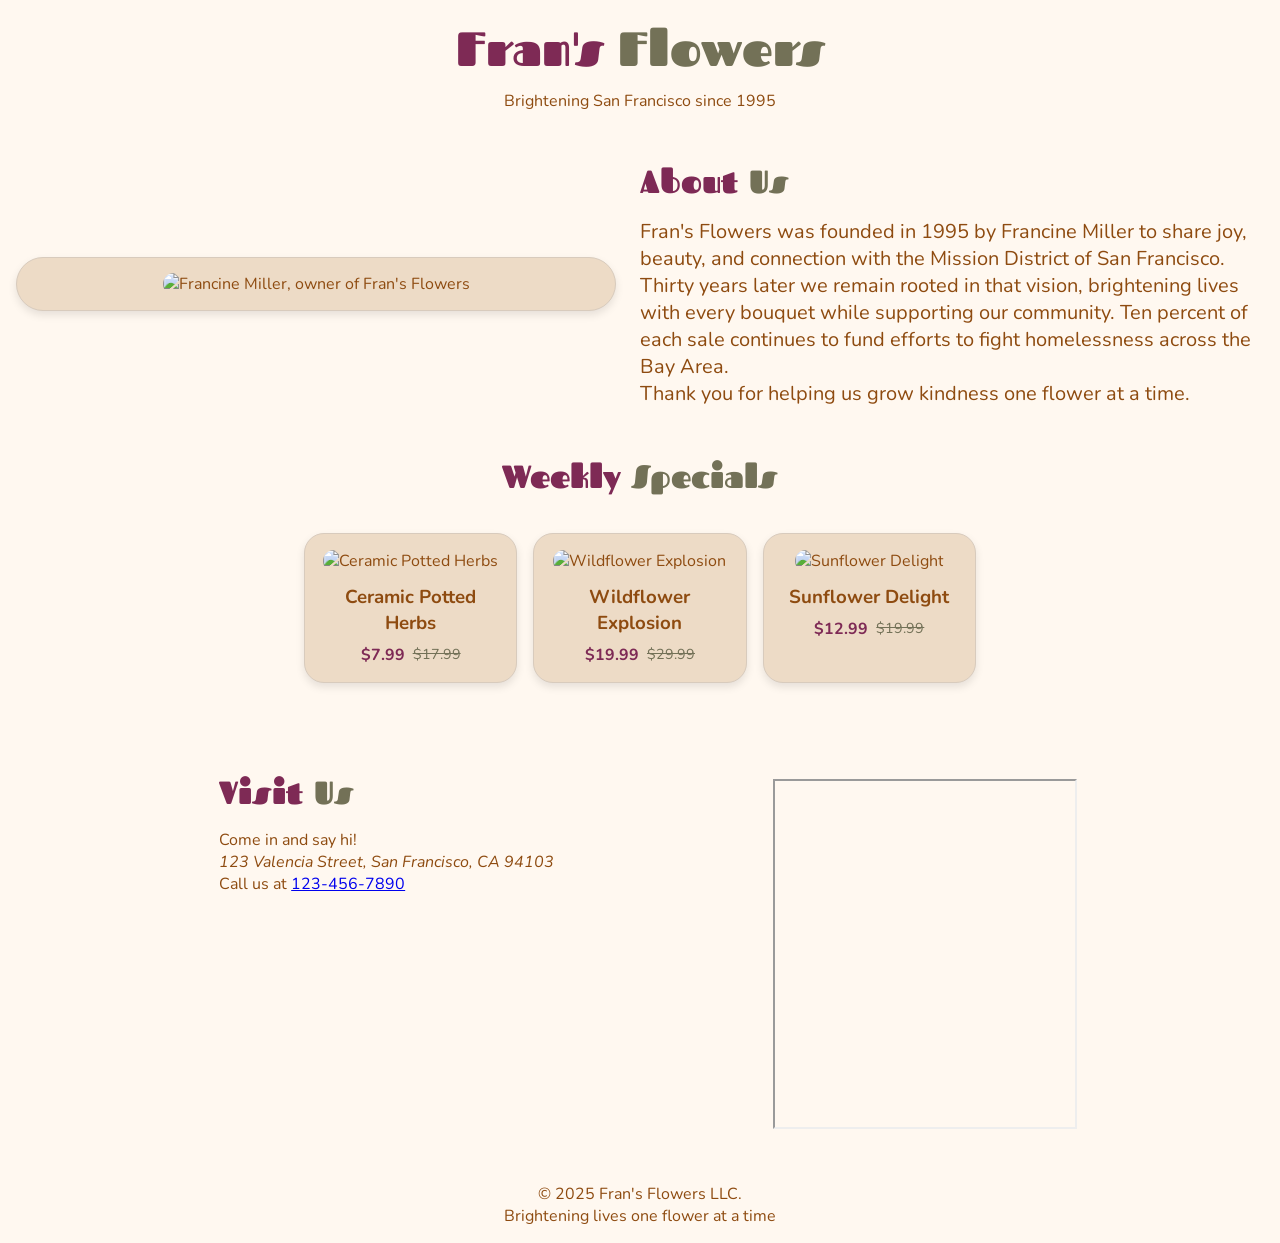
==== index.html @ cb97665d "Added changes to style.css" ====
<!DOCTYPE html>
<html lang="en">
  <head>
    <meta charset="utf-8" />
    <meta name="viewport" content="width=device-width, initial-scale=1" />
    <title>Fran's Flowers | Boutique Flower Shop in San Francisco</title>
    <link href="style.css" rel="stylesheet" type="text/css" />
  </head>

  <body>
    <header>
      <div class="header-content">
        <h1><span class="accent">Fran's</span> Flowers</h1>
        <p class="tagline">Brightening San Francisco since 1995</p>
      </div>
    </header>

    <main>
      <section class="about-us">
        <div class="hero-img-container">
            <img
              src="img/fran.png"
              alt="Francine Miller, owner of Fran's Flowers"
              class="hero-img"
            />
        </div>
        <div class="hero-text">
          <h2><span class="accent">About</span> Us</h2>
          <p>
            Fran's Flowers was founded in 1995 by Francine Miller to share joy,
            beauty, and connection with the Mission District of San Francisco.
            Thirty years later we remain rooted in that vision, brightening lives
            with every bouquet while supporting our community. Ten percent of each
            sale continues to fund efforts to fight homelessness across the Bay
            Area.
          </p>
          <p>Thank you for helping us grow kindness one flower at a time.</p>
        </div>
      </section>

      <section class="specials">
        <h2><span class="accent">Weekly</span> Specials</h2>
        <div class="specials-list">
          <article class="special-offer">
            <img src="img/potted_plant.png" alt="Ceramic Potted Herbs" />
            <h3>Ceramic Potted Herbs</h3>
            <div class="price-block">
              <p class="price-now">$7.99</p>
              <p class="price-was">$17.99</p>
            </div>
          </article>

          <article class="special-offer">
            <img src="img/wild_flowers.png" alt="Wildflower Explosion" />
            <h3>Wildflower Explosion</h3>
            <div class="price-block">
              <p class="price-now">$19.99</p>
              <p class="price-was">$29.99</p>
            </div>
          </article>

          <article class="special-offer">
            <img src="img/sunflowers.png" alt="Sunflower Delight" />
            <h3>Sunflower Delight</h3>
            <div class="price-block">
              <p class="price-now">$12.99</p>
              <p class="price-was">$19.99</p>
            </div>
          </article>
        </div>
      </section>

      <section class="visit-us">
        <div class="visit-info">
          <h2><span class="accent">Visit</span> Us</h2>
          <div class="contact-info">
            <p>Come in and say hi!</p>
          </div>
          <div class="address-block">
            <address>123 Valencia Street, San Francisco, CA 94103</address>
          </div>
          <div class="phone-block">
            <p>Call us at <a href="tel:+1234567890">123-456-7890</a></p>
          </div>
        </div>
        <div class="map-container">
          <iframe
            src="https://www.google.com/maps/embed?pb=!1m18!1m12!1m3!1d3153.144965296929!2d-122.4230293!3d37.7689366!2m3!1f0!2f0!3f0!3m2!1i1024!2i768!4f13.1!3m3!1m2!1s0x808f7e3a37128e21%3A0xf85bfc7fef295b98!2s123%20Valencia%20St%2C%20San%20Francisco%2C%20CA%2094103!5e0!3m2!1sen!2sus!4v1722345678901!5m2!1sen!2sus"
            loading="lazy"
            referrerpolicy="no-referrer-when-downgrade"
          ></iframe>
        </div>
      </section>
    </main>

    <footer>
      <div class="footer-content">
        <p>&copy; 2025 Fran's Flowers LLC.</p>
        <p>Brightening lives one flower at a time</p>
      </div>
    </footer>
  </body>
</html>
---- style.css ----
@import url("https://fonts.googleapis.com/css2?family=Fascinate&family=Nunito:ital,wght@0,200..1000;1,200..1000&display=swap");

/* Base Styles */
* {
  margin: 0;
  padding: 0;
  box-sizing: border-box;
}

body {
  margin: 16px;
  color: #8e4b10;
  text-align: center;
  background-color: rgb(255, 248, 240);
  font-family: "Nunito", "Helvetica Neue", Helvetica, Arial, sans-serif;
}

/* Typography */
h1 {
  color: #737157;
  font-size: 3rem;
  font-family: "Fascinate", cursive, "Fira Sans", sans-serif;
  margin-bottom: 10px;
}

p #tagline {
  font-size: 8px;
  font-style: italic;
  margin-bottom: 48px;
}

h2 {
  color: #737157;
  font-size: 2rem;
  font-family: "Fascinate", cursive, "Fira Sans", sans-serif;
  margin-bottom: 16px;
}

/* Links & Accents */
h1 .accent {
  color: #7e2a55;
}

h2 .accent {
  color: #7e2a55;
}

/* Images */

/* Hero Section */
.header-content {
  display: flex;
  flex-direction: column;
  align-items: center;
  margin-bottom: 48px;
}

.header p {
  font-size: 0.75rem;
  font-style: italic;
}

.about-us {
  display: flex;
  flex-direction: row;
  align-items: center;
  gap: 24px;
  margin-bottom: 48px;
}

.hero-img-container {
  flex: 1;
  width: 40em;
  border-radius: 30px;
  border: 1px solid rgb(216, 203, 189);
  background-color: rgb(237, 219, 198);
  box-shadow: 0 4px 8px rgba(0, 0, 0, 0.1);
}

.hero-img {
  padding: 15px;
  width: 100%;
  height: auto;
  border-radius: 30px;
}

.hero-text {
  font-size: 1.25em;
  width: 50%;
  text-align: left;
}

/* Main Content */

/* About Section */

/* Specials Section */
.specials {
  display: flex;
  flex-direction: column;
  align-items: center;
  margin-bottom: 36px;
}

.specials h2 {
  margin-bottom: 36px;
}

.specials-list {
  display: flex;
  flex-direction: row;
  gap: 16px;
  margin-bottom: 36px;
}

.special-offer {
  flex: 1;
  border-radius: 20px;
  border: 1px solid rgb(216, 203, 189);
  background-color: rgb(237, 219, 198);
  box-shadow: 0 4px 8px rgba(0, 0, 0, 0.1);
  padding: 16px;
}

.special-offer img {
  width: 100%;
  height: auto;
  border-radius: 20px;
}

.special-offer h3 {
  margin-top: 12px;
  margin-bottom: 8px;
}

.price-block {
  display: flex;
  flex-direction: row;
  justify-content: center;
  gap: 8px;
}

.price-now {
  color: #7e2a55;
  font-weight: bold;
}

.price-was {
  color: #737157;
  text-decoration: line-through;
  font-size: 0.9em;
}

/* Visit Us Section */
.visit-us {
  display: flex;
  flex-direction: row;
  gap: 8px;
  align-items: flex-start;
  justify-content: center;
  margin: 0 15%;

}

.visit-info {
  flex: 1;
  text-align: left;
  padding: 16px;
}

.map-container {
  margin-top: 24px;
  width: auto;
}


iframe {
  width: 100%;
  height: 350px;
}

/* Footer */
footer {
  margin-top: 48px;
}
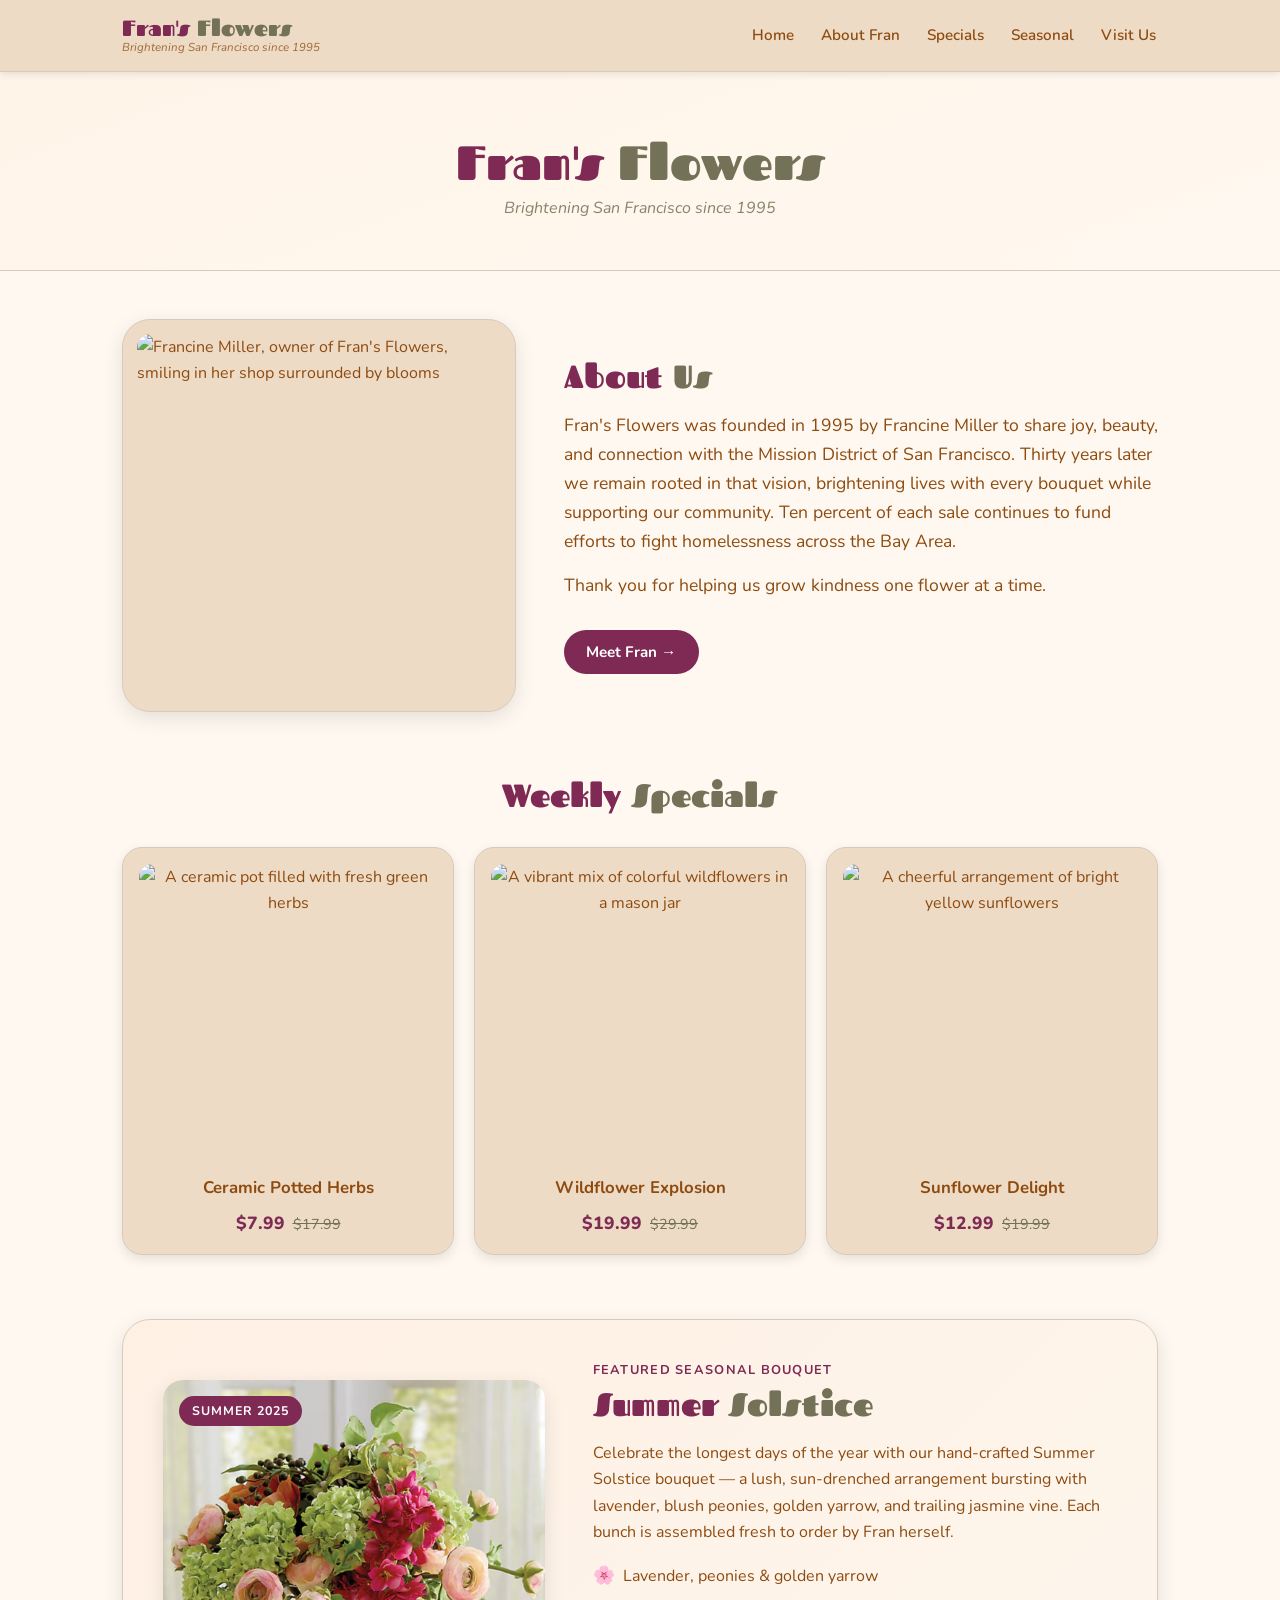
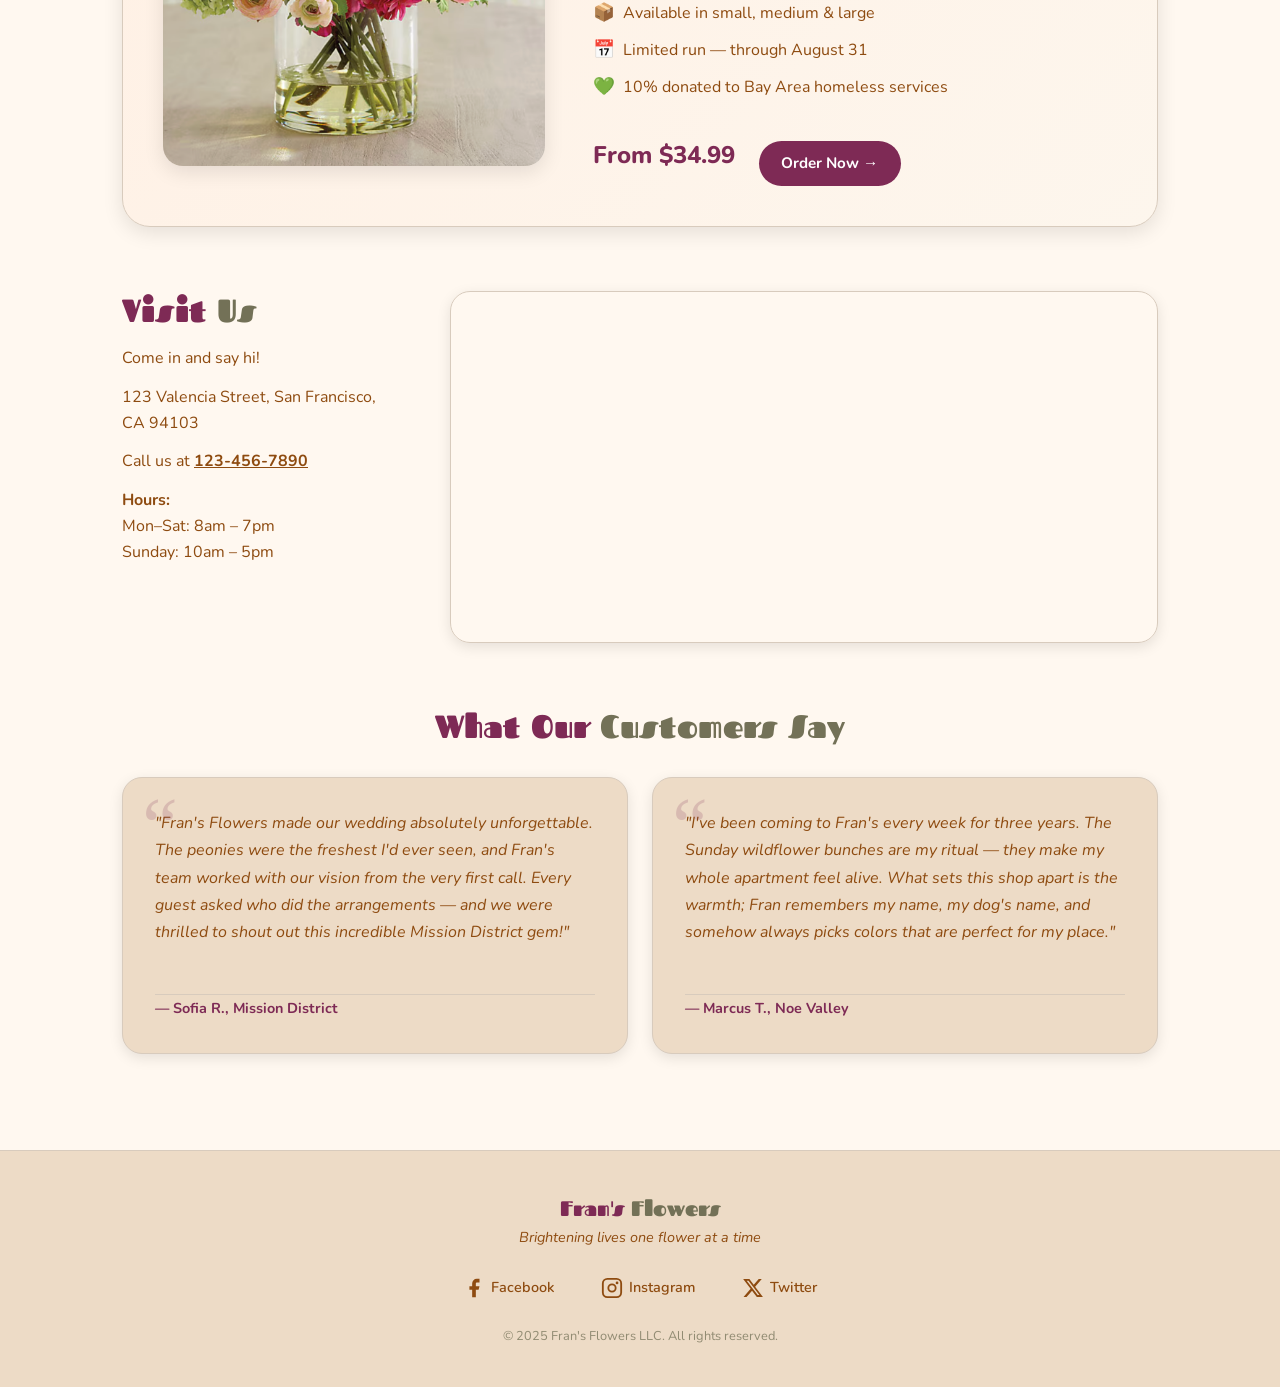
==== commit 70e72883: "Added about.html + changes to index.html + style.css" ====
--- a/index.html
+++ b/index.html
@@ -4,99 +4,227 @@
     <meta charset="utf-8" />
     <meta name="viewport" content="width=device-width, initial-scale=1" />
     <title>Fran's Flowers | Boutique Flower Shop in San Francisco</title>
+    <link rel="icon" type="image/x-icon" href="img/frans-favicon.png">
     <link href="style.css" rel="stylesheet" type="text/css" />
   </head>
 
   <body>
-    <header>
+    <!-- ===== NAVBAR ===== -->
+    <nav class="navbar" aria-label="Main navigation">
+      <div class="navbar-inner">
+        <a href="index.html" class="nav-brand" aria-label="Fran's Flowers home">
+          <span class="nav-logo-title"><span class="accent">Fran's</span> Flowers</span>
+          <span class="nav-tagline">Brightening San Francisco since 1995</span>
+        </a>
+        <ul class="nav-links" role="list">
+          <li><a href="index.html">Home</a></li>
+          <li><a href="about.html">About Fran</a></li>
+          <li><a href="#specials">Specials</a></li>
+          <li><a href="#seasonal">Seasonal</a></li>
+          <li><a href="#visit">Visit Us</a></li>
+        </ul>
+      </div>
+    </nav>
+
+    <!-- ===== HEADER ===== -->
+    <header class="site-header" role="banner">
       <div class="header-content">
         <h1><span class="accent">Fran's</span> Flowers</h1>
         <p class="tagline">Brightening San Francisco since 1995</p>
       </div>
     </header>
 
-    <main>
-      <section class="about-us">
+    <main id="main-content">
+
+      <!-- ===== ABOUT US ===== -->
+      <section class="about-us" aria-labelledby="about-heading">
         <div class="hero-img-container">
-            <img
-              src="img/fran.png"
-              alt="Francine Miller, owner of Fran's Flowers"
-              class="hero-img"
-            />
+          <img
+            src="img/fran.png"
+            alt="Francine Miller, owner of Fran's Flowers, smiling in her shop surrounded by blooms"
+            class="hero-img"
+            width="600"
+            height="600"
+          />
         </div>
         <div class="hero-text">
-          <h2><span class="accent">About</span> Us</h2>
+          <h2 id="about-heading"><span class="accent">About</span> Us</h2>
           <p>
             Fran's Flowers was founded in 1995 by Francine Miller to share joy,
             beauty, and connection with the Mission District of San Francisco.
             Thirty years later we remain rooted in that vision, brightening lives
             with every bouquet while supporting our community. Ten percent of each
-            sale continues to fund efforts to fight homelessness across the Bay
-            Area.
+            sale continues to fund efforts to fight homelessness across the Bay Area.
           </p>
           <p>Thank you for helping us grow kindness one flower at a time.</p>
-        </div>
-      </section>
-
-      <section class="specials">
-        <h2><span class="accent">Weekly</span> Specials</h2>
+          <a href="about.html" class="btn">Meet Fran &rarr;</a>
+        </div>
+      </section>
+
+      <!-- ===== WEEKLY SPECIALS ===== -->
+      <section class="specials" id="specials" aria-labelledby="specials-heading">
+        <h2 id="specials-heading"><span class="accent">Weekly</span> Specials</h2>
         <div class="specials-list">
+
           <article class="special-offer">
-            <img src="img/potted_plant.png" alt="Ceramic Potted Herbs" />
-            <h3>Ceramic Potted Herbs</h3>
-            <div class="price-block">
-              <p class="price-now">$7.99</p>
-              <p class="price-was">$17.99</p>
-            </div>
+            <a href="#" aria-label="Ceramic Potted Herbs, now $7.99, was $17.99">
+              <img src="img/potted_plant.png" alt="A ceramic pot filled with fresh green herbs" width="400" height="400" />
+              <h3>Ceramic Potted Herbs</h3>
+              <div class="price-block">
+                <p class="price-now">$7.99</p>
+                <p class="price-was"><s>$17.99</s></p>
+              </div>
+            </a>
           </article>
 
           <article class="special-offer">
-            <img src="img/wild_flowers.png" alt="Wildflower Explosion" />
-            <h3>Wildflower Explosion</h3>
-            <div class="price-block">
-              <p class="price-now">$19.99</p>
-              <p class="price-was">$29.99</p>
-            </div>
+            <a href="#" aria-label="Wildflower Explosion, now $19.99, was $29.99">
+              <img src="img/wild_flowers.png" alt="A vibrant mix of colorful wildflowers in a mason jar" width="400" height="400" />
+              <h3>Wildflower Explosion</h3>
+              <div class="price-block">
+                <p class="price-now">$19.99</p>
+                <p class="price-was"><s>$29.99</s></p>
+              </div>
+            </a>
           </article>
 
           <article class="special-offer">
-            <img src="img/sunflowers.png" alt="Sunflower Delight" />
-            <h3>Sunflower Delight</h3>
-            <div class="price-block">
-              <p class="price-now">$12.99</p>
-              <p class="price-was">$19.99</p>
-            </div>
+            <a href="#" aria-label="Sunflower Delight, now $12.99, was $19.99">
+              <img src="img/sunflowers.png" alt="A cheerful arrangement of bright yellow sunflowers" width="400" height="400" />
+              <h3>Sunflower Delight</h3>
+              <div class="price-block">
+                <p class="price-now">$12.99</p>
+                <p class="price-was"><s>$19.99</s></p>
+              </div>
+            </a>
           </article>
-        </div>
-      </section>
-
-      <section class="visit-us">
+
+        </div>
+      </section>
+
+      <!-- ===== SEASONAL BOUQUET ===== -->
+      <section class="seasonal" id="seasonal" aria-labelledby="seasonal-heading">
+        <div class="seasonal-img-wrap">
+          <img
+            src="img/summer-solstice.png"
+            alt="Summer Solstice Bouquet featuring lavender, peonies, and golden yarrow"
+            class="seasonal-img"
+            width="500"
+            height="500"
+          />
+          <div class="seasonal-badge" aria-hidden="true">Summer 2025</div>
+        </div>
+        <div class="seasonal-text">
+          <p class="seasonal-label">Featured Seasonal Bouquet</p>
+          <h2 id="seasonal-heading"><span class="accent">Summer</span> Solstice</h2>
+          <p>
+            Celebrate the longest days of the year with our hand-crafted Summer Solstice
+            bouquet — a lush, sun-drenched arrangement bursting with lavender, blush
+            peonies, golden yarrow, and trailing jasmine vine. Each bunch is assembled
+            fresh to order by Fran herself.
+          </p>
+          <ul class="seasonal-details">
+            <li><span class="detail-icon" aria-hidden="true">&#127800;</span> Lavender, peonies &amp; golden yarrow</li>
+            <li><span class="detail-icon" aria-hidden="true">&#128230;</span> Available in small, medium &amp; large</li>
+            <li><span class="detail-icon" aria-hidden="true">&#128197;</span> Limited run &mdash; through August 31</li>
+            <li><span class="detail-icon" aria-hidden="true">&#128154;</span> 10% donated to Bay Area homeless services</li>
+          </ul>
+          <div class="seasonal-price-row">
+            <span class="seasonal-price">From $34.99</span>
+            <a href="#" class="btn">Order Now &rarr;</a>
+          </div>
+        </div>
+      </section>
+
+      <!-- ===== VISIT US ===== -->
+      <section class="visit-us" id="visit" aria-labelledby="visit-heading">
         <div class="visit-info">
-          <h2><span class="accent">Visit</span> Us</h2>
-          <div class="contact-info">
-            <p>Come in and say hi!</p>
-          </div>
-          <div class="address-block">
-            <address>123 Valencia Street, San Francisco, CA 94103</address>
-          </div>
-          <div class="phone-block">
-            <p>Call us at <a href="tel:+1234567890">123-456-7890</a></p>
-          </div>
+          <h2 id="visit-heading"><span class="accent">Visit</span> Us</h2>
+          <ul class="visit-details">
+            <li>Come in and say hi!</li>
+            <li><address>123 Valencia Street, San Francisco, CA 94103</address></li>
+            <li>Call us at <a href="tel:+11234567890">123-456-7890</a></li>
+            <li>
+              <strong>Hours:</strong><br />
+              Mon&ndash;Sat: 8am &ndash; 7pm<br />
+              Sunday: 10am &ndash; 5pm
+            </li>
+          </ul>
         </div>
         <div class="map-container">
           <iframe
+            title="Map showing Fran's Flowers at 123 Valencia Street, San Francisco"
             src="https://www.google.com/maps/embed?pb=!1m18!1m12!1m3!1d3153.144965296929!2d-122.4230293!3d37.7689366!2m3!1f0!2f0!3f0!3m2!1i1024!2i768!4f13.1!3m3!1m2!1s0x808f7e3a37128e21%3A0xf85bfc7fef295b98!2s123%20Valencia%20St%2C%20San%20Francisco%2C%20CA%2094103!5e0!3m2!1sen!2sus!4v1722345678901!5m2!1sen!2sus"
             loading="lazy"
             referrerpolicy="no-referrer-when-downgrade"
           ></iframe>
         </div>
       </section>
+
+      <!-- ===== TESTIMONIALS ===== -->
+      <section class="testimonials" aria-labelledby="testimonials-heading">
+        <h2 id="testimonials-heading"><span class="accent">What Our</span> Customers Say</h2>
+        <div class="testimonials-grid">
+
+          <blockquote class="testimonial-card">
+            <p>
+              "Fran's Flowers made our wedding absolutely unforgettable. The peonies
+              were the freshest I'd ever seen, and Fran's team worked with our vision
+              from the very first call. Every guest asked who did the arrangements
+              &mdash; and we were thrilled to shout out this incredible Mission District gem!"
+            </p>
+            <footer>
+              <cite>&mdash; Sofia R., Mission District</cite>
+            </footer>
+          </blockquote>
+
+          <blockquote class="testimonial-card">
+            <p>
+              "I've been coming to Fran's every week for three years. The Sunday
+              wildflower bunches are my ritual &mdash; they make my whole apartment feel
+              alive. What sets this shop apart is the warmth; Fran remembers my name,
+              my dog's name, and somehow always picks colors that are perfect for my place."
+            </p>
+            <footer>
+              <cite>&mdash; Marcus T., Noe Valley</cite>
+            </footer>
+          </blockquote>
+
+        </div>
+      </section>
+
     </main>
 
-    <footer>
+    <!-- ===== FOOTER ===== -->
+    <footer role="contentinfo">
       <div class="footer-content">
-        <p>&copy; 2025 Fran's Flowers LLC.</p>
-        <p>Brightening lives one flower at a time</p>
+        <div class="footer-top">
+          <p class="footer-brand"><span class="accent">Fran's</span> Flowers</p>
+          <p class="footer-tagline">Brightening lives one flower at a time</p>
+        </div>
+        <nav class="footer-social" aria-label="Social media links">
+          <a href="#" class="social-link" aria-label="Follow Fran's Flowers on Facebook">
+            <svg xmlns="http://www.w3.org/2000/svg" width="22" height="22" viewBox="0 0 24 24" aria-hidden="true" focusable="false">
+              <path fill="currentColor" d="M18 2h-3a5 5 0 0 0-5 5v3H7v4h3v8h4v-8h3l1-4h-4V7a1 1 0 0 1 1-1h3z"/>
+            </svg>
+            <span>Facebook</span>
+          </a>
+          <a href="#" class="social-link" aria-label="Follow Fran's Flowers on Instagram">
+            <svg xmlns="http://www.w3.org/2000/svg" width="22" height="22" viewBox="0 0 24 24" aria-hidden="true" focusable="false">
+              <rect x="2" y="2" width="20" height="20" rx="5" ry="5" fill="none" stroke="currentColor" stroke-width="2"/>
+              <circle cx="12" cy="12" r="4" fill="none" stroke="currentColor" stroke-width="2"/>
+              <circle cx="17.5" cy="6.5" r="1.5" fill="currentColor"/>
+            </svg>
+            <span>Instagram</span>
+          </a>
+          <a href="#" class="social-link" aria-label="Follow Fran's Flowers on Twitter">
+            <svg xmlns="http://www.w3.org/2000/svg" width="22" height="22" viewBox="0 0 24 24" aria-hidden="true" focusable="false">
+              <path fill="currentColor" d="M18.244 2.25h3.308l-7.227 8.26 8.502 11.24H16.17l-5.214-6.817L4.99 21.75H1.68l7.73-8.835L1.254 2.25H8.08l4.713 6.231zm-1.161 17.52h1.833L7.084 4.126H5.117z"/>
+            </svg>
+            <span>Twitter</span>
+          </a>
+        </nav>
+        <p class="footer-copy">&copy; 2025 Fran's Flowers LLC. All rights reserved.</p>
       </div>
     </footer>
   </body>
--- a/style.css
+++ b/style.css
@@ -1,185 +1,745 @@
 @import url("https://fonts.googleapis.com/css2?family=Fascinate&family=Nunito:ital,wght@0,200..1000;1,200..1000&display=swap");
 
-/* Base Styles */
-* {
+/* BASE */
+*, *::before, *::after {
   margin: 0;
   padding: 0;
   box-sizing: border-box;
 }
 
+:root {
+  --color-bg:        #fff8f0;
+  --color-cream:     #eddbc6;
+  --color-border:    #d8cBbd;
+  --color-brown:     #8e4b10;
+  --color-olive:     #737157;
+  --color-plum:      #7e2a55;
+  --color-shadow:    rgba(0,0,0,0.10);
+  --radius-card:     20px;
+  --radius-hero:     28px;
+  --font-display:    "Fascinate", cursive, serif;
+  --font-body:       "Nunito", "Helvetica Neue", Helvetica, Arial, sans-serif;
+  --nav-height:      72px;
+}
+
+html {
+  scroll-behavior: smooth;
+}
+
 body {
-  margin: 16px;
-  color: #8e4b10;
+  color: var(--color-brown);
+  background-color: var(--color-bg);
+  font-family: var(--font-body);
+  font-size: 1rem;
+  line-height: 1.65;
+}
+
+/* SKIP LINK (accessibility) */
+.skip-link {
+  position: absolute;
+  top: -9999px;
+  left: 0;
+  background: var(--color-plum);
+  color: #fff;
+  padding: 0.5rem 1rem;
+  z-index: 9999;
+  font-weight: 700;
+  border-radius: 0 0 8px 0;
+}
+.skip-link:focus {
+  top: 0;
+}
+
+/* TYPOGRAPHY */
+h1 {
+  font-family: var(--font-display);
+  font-size: clamp(2rem, 5vw, 3rem);
+  color: var(--color-olive);
+  line-height: 1.1;
+}
+
+h2 {
+  font-family: var(--font-display);
+  font-size: clamp(1.4rem, 3vw, 2rem);
+  color: var(--color-olive);
+  margin-bottom: 1rem;
+  line-height: 1.2;
+}
+
+h3 {
+  font-size: 1.05rem;
+  color: var(--color-brown);
+  margin-top: 0.75rem;
+  margin-bottom: 0.25rem;
+}
+
+.accent { color: var(--color-plum); }
+
+p { margin-bottom: 1rem; }
+p:last-child { margin-bottom: 0; }
+
+address { font-style: normal; }
+
+/* BUTTONS */
+.btn {
+  display: inline-block;
+  margin-top: 1rem;
+  padding: 0.6rem 1.4rem;
+  background-color: var(--color-plum);
+  color: #fff;
+  font-family: var(--font-body);
+  font-weight: 700;
+  font-size: 0.95rem;
+  border-radius: 30px;
+  text-decoration: none;
+  transition: background-color 0.2s ease, transform 0.15s ease;
+}
+.btn:hover, .btn:focus {
+  background-color: #5c1e3d;
+  transform: translateY(-2px);
+}
+.btn:focus {
+  outline: 3px solid var(--color-plum);
+  outline-offset: 3px;
+}
+
+/* NAVBAR */
+.navbar {
+  background-color: var(--color-cream);
+  border-bottom: 1px solid var(--color-border);
+  box-shadow: 0 2px 8px var(--color-shadow);
+  position: sticky;
+  top: 0;
+  z-index: 100;
+  height: var(--nav-height);
+  display: flex;
+  align-items: center;
+}
+
+.navbar-inner {
+  width: 100%;
+  max-width: 1100px;
+  margin: 0 auto;
+  padding: 0 2rem;
+  display: flex;
+  align-items: center;
+  justify-content: space-between;
+  gap: 1rem;
+}
+
+/* Brand block (logo + tagline) */
+.nav-brand {
+  display: flex;
+  flex-direction: column;
+  align-items: flex-start;
+  text-decoration: none;
+  line-height: 1.15;
+  flex-shrink: 0;
+}
+
+.nav-logo-title {
+  font-family: var(--font-display);
+  font-size: 1.35rem;
+  color: var(--color-olive);
+}
+
+.nav-tagline {
+  font-size: 0.72rem;
+  font-style: italic;
+  color: var(--color-brown);
+  opacity: 0.8;
+  white-space: nowrap;
+}
+
+/* Nav links */
+.nav-links {
+  list-style: none;
+  display: flex;
+  flex-wrap: wrap;
+  gap: 0.25rem 1.5rem;
+  align-items: center;
+}
+
+.nav-links a {
+  color: var(--color-brown);
+  text-decoration: none;
+  font-weight: 600;
+  font-size: 0.95rem;
+  padding: 0.25rem 0.1rem;
+  border-bottom: 2px solid transparent;
+  transition: border-color 0.2s, color 0.2s;
+}
+
+.nav-links a:hover,
+.nav-links a:focus,
+.nav-links a[aria-current="page"] {
+  color: var(--color-plum);
+  border-bottom-color: var(--color-plum);
+  outline: none;
+}
+
+.nav-links a:focus-visible {
+  outline: 2px solid var(--color-plum);
+  outline-offset: 3px;
+  border-radius: 3px;
+}
+
+/* SITE HEADER (hero banner) */
+.site-header {
   text-align: center;
-  background-color: rgb(255, 248, 240);
-  font-family: "Nunito", "Helvetica Neue", Helvetica, Arial, sans-serif;
-}
-
-/* Typography */
-h1 {
-  color: #737157;
-  font-size: 3rem;
-  font-family: "Fascinate", cursive, "Fira Sans", sans-serif;
-  margin-bottom: 10px;
-}
-
-p #tagline {
-  font-size: 8px;
+  padding: 4rem 2rem 3rem;
+  background: linear-gradient(160deg, #fff4e8 0%, var(--color-bg) 100%);
+  border-bottom: 1px solid var(--color-border);
+}
+
+.header-content h1 {
+  margin-bottom: 0.4rem;
+}
+
+.tagline {
+  font-size: 1rem;
   font-style: italic;
-  margin-bottom: 48px;
-}
-
-h2 {
-  color: #737157;
-  font-size: 2rem;
-  font-family: "Fascinate", cursive, "Fira Sans", sans-serif;
-  margin-bottom: 16px;
-}
-
-/* Links & Accents */
-h1 .accent {
-  color: #7e2a55;
-}
-
-h2 .accent {
-  color: #7e2a55;
-}
-
-/* Images */
-
-/* Hero Section */
-.header-content {
+  color: var(--color-olive);
+  opacity: 0.85;
+  margin-bottom: 0;
+}
+
+/* Page hero (inner pages) */
+.page-hero {
+  text-align: center;
+  padding: 3.5rem 2rem 2.5rem;
+  background: linear-gradient(160deg, #fff4e8 0%, var(--color-bg) 100%);
+  border-bottom: 1px solid var(--color-border);
+}
+.page-hero h1 { margin-bottom: 0.4rem; }
+
+/* MAIN CONTENT */
+main {
+  max-width: 1100px;
+  margin: 0 auto;
+  padding: 3rem 2rem;
   display: flex;
   flex-direction: column;
-  align-items: center;
-  margin-bottom: 48px;
-}
-
-.header p {
-  font-size: 0.75rem;
-  font-style: italic;
-}
-
-.about-us {
+  gap: 4rem;
+}
+
+/* ABOUT US */
+.about-us,
+.about-fran {
   display: flex;
   flex-direction: row;
   align-items: center;
-  gap: 24px;
-  margin-bottom: 48px;
+  gap: 3rem;
 }
 
 .hero-img-container {
-  flex: 1;
-  width: 40em;
-  border-radius: 30px;
-  border: 1px solid rgb(216, 203, 189);
-  background-color: rgb(237, 219, 198);
-  box-shadow: 0 4px 8px rgba(0, 0, 0, 0.1);
+  flex: 0 0 38%;
+  border-radius: var(--radius-hero);
+  border: 1px solid var(--color-border);
+  background-color: var(--color-cream);
+  box-shadow: 0 6px 20px var(--color-shadow);
+  overflow: hidden;
 }
 
 .hero-img {
-  padding: 15px;
+  display: block;
   width: 100%;
   height: auto;
-  border-radius: 30px;
+  border-radius: var(--radius-hero);
+  padding: 14px;
 }
 
 .hero-text {
-  font-size: 1.25em;
-  width: 50%;
+  flex: 1;
   text-align: left;
 }
 
-/* Main Content */
-
-/* About Section */
-
-/* Specials Section */
+.hero-text p {
+  font-size: 1.1rem;
+  margin-bottom: 0.9rem;
+}
+
+/* WEEKLY SPECIALS */
 .specials {
-  display: flex;
-  flex-direction: column;
-  align-items: center;
-  margin-bottom: 36px;
+  text-align: center;
 }
 
 .specials h2 {
-  margin-bottom: 36px;
+  margin-bottom: 2rem;
 }
 
 .specials-list {
   display: flex;
   flex-direction: row;
-  gap: 16px;
-  margin-bottom: 36px;
+  gap: 1.25rem;
 }
 
 .special-offer {
   flex: 1;
-  border-radius: 20px;
-  border: 1px solid rgb(216, 203, 189);
-  background-color: rgb(237, 219, 198);
-  box-shadow: 0 4px 8px rgba(0, 0, 0, 0.1);
-  padding: 16px;
+  border-radius: var(--radius-card);
+  border: 1px solid var(--color-border);
+  background-color: var(--color-cream);
+  box-shadow: 0 4px 12px var(--color-shadow);
+  padding: 1rem;
+  transition: transform 0.2s ease, box-shadow 0.2s ease;
+}
+
+.special-offer:hover {
+  transform: translateY(-4px);
+  box-shadow: 0 10px 24px var(--color-shadow);
+}
+
+.special-offer a {
+  display: block;
+  text-decoration: none;
+  color: inherit;
+}
+
+.special-offer a:focus-visible {
+  outline: 3px solid var(--color-plum);
+  outline-offset: 4px;
+  border-radius: var(--radius-card);
 }
 
 .special-offer img {
   width: 100%;
   height: auto;
-  border-radius: 20px;
-}
-
-.special-offer h3 {
-  margin-top: 12px;
-  margin-bottom: 8px;
+  border-radius: 14px;
+  display: block;
 }
 
 .price-block {
   display: flex;
   flex-direction: row;
   justify-content: center;
-  gap: 8px;
+  gap: 0.5rem;
+  align-items: baseline;
+  margin-top: 0.5rem;
 }
 
 .price-now {
-  color: #7e2a55;
-  font-weight: bold;
+  color: var(--color-plum);
+  font-weight: 800;
+  font-size: 1.1rem;
+  margin-bottom: 0;
 }
 
 .price-was {
-  color: #737157;
-  text-decoration: line-through;
-  font-size: 0.9em;
-}
-
-/* Visit Us Section */
-.visit-us {
+  color: var(--color-olive);
+  font-size: 0.9rem;
+  margin-bottom: 0;
+}
+
+/* SEASONAL BOUQUET */
+.seasonal {
   display: flex;
   flex-direction: row;
-  gap: 8px;
-  align-items: flex-start;
-  justify-content: center;
-  margin: 0 15%;
-
-}
-
-.visit-info {
+  align-items: center;
+  gap: 3rem;
+  background: linear-gradient(135deg, #fff0e4 0%, #fdf6ed 100%);
+  border-radius: 28px;
+  border: 1px solid var(--color-border);
+  padding: 2.5rem;
+  box-shadow: 0 6px 20px var(--color-shadow);
+}
+
+.seasonal-img-wrap {
+  flex: 0 0 40%;
+  position: relative;
+}
+
+.seasonal-img {
+  width: 100%;
+  height: auto;
+  border-radius: 20px;
+  display: block;
+  box-shadow: 0 6px 20px var(--color-shadow);
+}
+
+.seasonal-badge {
+  position: absolute;
+  top: 1rem;
+  left: 1rem;
+  background: var(--color-plum);
+  color: #fff;
+  font-weight: 700;
+  font-size: 0.78rem;
+  letter-spacing: 0.08em;
+  text-transform: uppercase;
+  padding: 0.3rem 0.8rem;
+  border-radius: 20px;
+}
+
+.seasonal-text {
   flex: 1;
   text-align: left;
-  padding: 16px;
+}
+
+.seasonal-label {
+  font-size: 0.8rem;
+  font-weight: 700;
+  text-transform: uppercase;
+  letter-spacing: 0.1em;
+  color: var(--color-plum);
+  margin-bottom: 0.25rem;
+}
+
+.seasonal-details {
+  list-style: none;
+  margin: 1rem 0 1.5rem;
+  display: flex;
+  flex-direction: column;
+  gap: 0.5rem;
+}
+
+.seasonal-details li {
+  display: flex;
+  align-items: center;
+  gap: 0.5rem;
+  font-size: 1rem;
+}
+
+.detail-icon {
+  font-size: 1.1rem;
+  flex-shrink: 0;
+}
+
+.seasonal-price-row {
+  display: flex;
+  align-items: center;
+  gap: 1.5rem;
+  flex-wrap: wrap;
+}
+
+.seasonal-price {
+  font-size: 1.5rem;
+  font-weight: 800;
+  color: var(--color-plum);
+}
+
+/* VISIT US */
+.visit-us {
+  display: flex;
+  flex-direction: row;
+  gap: 3rem;
+  align-items: flex-start;
+}
+
+.visit-info {
+  flex: 0 0 280px;
+  text-align: left;
+}
+
+.visit-details {
+  list-style: none;
+  display: flex;
+  flex-direction: column;
+  gap: 0.75rem;
+  margin-top: 1rem;
+  font-size: 1rem;
+}
+
+.visit-info a {
+  color: var(--color-brown);
+  font-weight: 700;
+  text-decoration: underline;
+}
+
+.visit-info a:hover {
+  color: var(--color-plum);
 }
 
 .map-container {
-  margin-top: 24px;
-  width: auto;
-}
-
+  flex: 1;
+  border-radius: var(--radius-card);
+  overflow: hidden;
+  border: 1px solid var(--color-border);
+  box-shadow: 0 4px 14px var(--color-shadow);
+  min-height: 320px;
+}
 
 iframe {
+  display: block;
   width: 100%;
   height: 350px;
-}
-
-/* Footer */
+  border: none;
+}
+
+/* TESTIMONIALS */
+.testimonials {
+  text-align: center;
+}
+
+.testimonials h2 {
+  margin-bottom: 2rem;
+}
+
+.testimonials-grid {
+  display: grid;
+  grid-template-columns: 1fr 1fr;
+  gap: 1.5rem;
+}
+
+.testimonial-card {
+  background: var(--color-cream);
+  border: 1px solid var(--color-border);
+  border-radius: var(--radius-card);
+  padding: 2rem;
+  text-align: left;
+  box-shadow: 0 4px 14px var(--color-shadow);
+  position: relative;
+}
+
+.testimonial-card::before {
+  content: '\201C';
+  font-family: Georgia, serif;
+  font-size: 5rem;
+  line-height: 1;
+  color: var(--color-plum);
+  opacity: 0.18;
+  position: absolute;
+  top: 0.5rem;
+  left: 1.2rem;
+  pointer-events: none;
+  aria-hidden: true;
+}
+
+.testimonial-card p {
+  font-size: 1rem;
+  line-height: 1.7;
+  font-style: italic;
+  margin-bottom: 1.2rem;
+}
+
+.testimonial-card footer cite {
+  font-style: normal;
+  font-weight: 700;
+  font-size: 0.9rem;
+  color: var(--color-plum);
+}
+
+/* ABOUT FRAN PAGE — MILESTONES TIMELINE */
+.milestones {
+  text-align: center;
+}
+
+.milestones h2 {
+  margin-bottom: 2.5rem;
+}
+
+.timeline {
+  list-style: none;
+  position: relative;
+  max-width: 700px;
+  margin: 0 auto;
+  display: flex;
+  flex-direction: column;
+  gap: 0;
+}
+
+.timeline::before {
+  content: '';
+  position: absolute;
+  left: 100px;
+  top: 0;
+  bottom: 0;
+  width: 2px;
+  background: var(--color-border);
+}
+
+.timeline-item {
+  display: flex;
+  align-items: flex-start;
+  gap: 2rem;
+  padding-bottom: 2.5rem;
+  position: relative;
+}
+
+.timeline-item:last-child {
+  padding-bottom: 0;
+}
+
+.timeline-year {
+  flex: 0 0 100px;
+  font-family: var(--font-display);
+  font-size: 1rem;
+  color: var(--color-plum);
+  text-align: right;
+  padding-top: 0.15rem;
+  position: relative;
+}
+
+.timeline-year::after {
+  content: '';
+  position: absolute;
+  right: -2rem;
+  top: 0.55rem;
+  width: 12px;
+  height: 12px;
+  border-radius: 50%;
+  background: var(--color-plum);
+  border: 2px solid var(--color-bg);
+  box-shadow: 0 0 0 2px var(--color-plum);
+  transform: translateX(50%);
+}
+
+.timeline-content {
+  flex: 1;
+  text-align: left;
+  background: var(--color-cream);
+  border: 1px solid var(--color-border);
+  border-radius: 14px;
+  padding: 1rem 1.25rem;
+  box-shadow: 0 3px 10px var(--color-shadow);
+}
+
+.timeline-content h3 {
+  font-size: 1rem;
+  font-weight: 800;
+  color: var(--color-olive);
+  margin-bottom: 0.3rem;
+  margin-top: 0;
+}
+
+.timeline-content p {
+  font-size: 0.95rem;
+  margin-bottom: 0;
+}
+
+/* FOOTER */
 footer {
-  margin-top: 48px;
-}
+  background-color: var(--color-cream);
+  border-top: 1px solid var(--color-border);
+  margin-top: 3rem;
+}
+
+.footer-content {
+  max-width: 1100px;
+  margin: 0 auto;
+  padding: 2.5rem 2rem;
+  display: flex;
+  flex-direction: column;
+  align-items: center;
+  gap: 1.25rem;
+  text-align: center;
+}
+
+.footer-brand {
+  font-family: var(--font-display);
+  font-size: 1.3rem;
+  color: var(--color-olive);
+  margin-bottom: 0;
+}
+
+.footer-tagline {
+  font-style: italic;
+  color: var(--color-brown);
+  font-size: 0.9rem;
+  margin-bottom: 0;
+}
+
+.footer-social {
+  display: flex;
+  gap: 1.5rem;
+  align-items: center;
+  flex-wrap: wrap;
+  justify-content: center;
+}
+
+.social-link {
+  display: flex;
+  align-items: center;
+  gap: 0.4rem;
+  color: var(--color-brown);
+  text-decoration: none;
+  font-weight: 600;
+  font-size: 0.9rem;
+  padding: 0.4rem 0.7rem;
+  border-radius: 8px;
+  transition: color 0.2s, background-color 0.2s;
+}
+
+.social-link:hover {
+  color: var(--color-plum);
+  background-color: rgba(126, 42, 85, 0.08);
+}
+
+.social-link:focus-visible {
+  outline: 3px solid var(--color-plum);
+  outline-offset: 2px;
+  border-radius: 8px;
+}
+
+.footer-copy {
+  font-size: 0.8rem;
+  color: var(--color-olive);
+  opacity: 0.75;
+  margin-bottom: 0;
+}
+
+/* RESPONSIVE */
+@media (max-width: 800px) {
+  .navbar-inner {
+    flex-direction: column;
+    height: auto;
+    padding: 0.75rem 1rem;
+    gap: 0.5rem;
+  }
+
+  .navbar {
+    height: auto;
+  }
+
+  .nav-brand {
+    align-items: center;
+  }
+
+  .nav-links {
+    gap: 0.25rem 1rem;
+    justify-content: center;
+  }
+
+  .about-us,
+  .about-fran {
+    flex-direction: column;
+  }
+
+  .hero-img-container {
+    flex: unset;
+    width: 100%;
+  }
+
+  .hero-text {
+    width: 100%;
+  }
+
+  .specials-list {
+    flex-direction: column;
+  }
+
+  .seasonal {
+    flex-direction: column;
+  }
+
+  .seasonal-img-wrap {
+    flex: unset;
+    width: 100%;
+  }
+
+  .visit-us {
+    flex-direction: column;
+  }
+
+  .visit-info {
+    flex: unset;
+    width: 100%;
+  }
+
+  .testimonials-grid {
+    grid-template-columns: 1fr;
+  }
+
+  .timeline::before {
+    left: 80px;
+  }
+}
